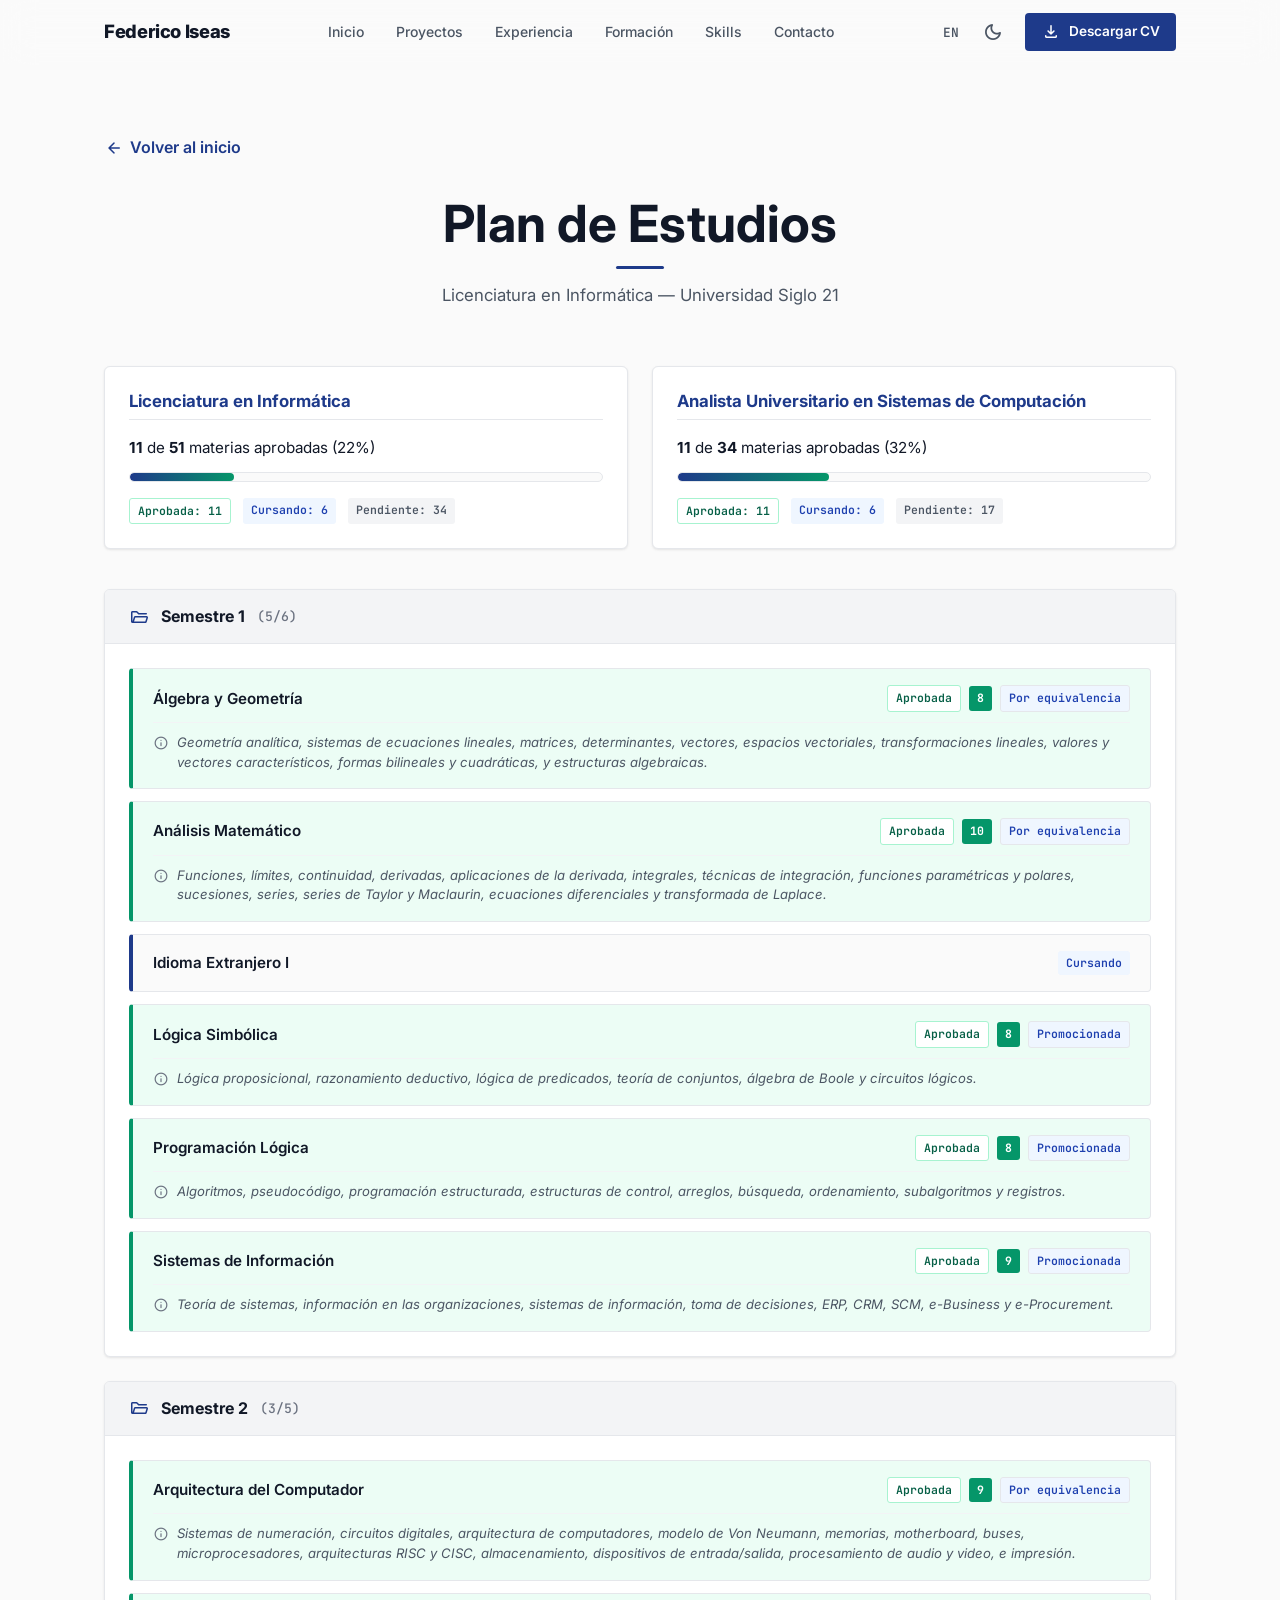
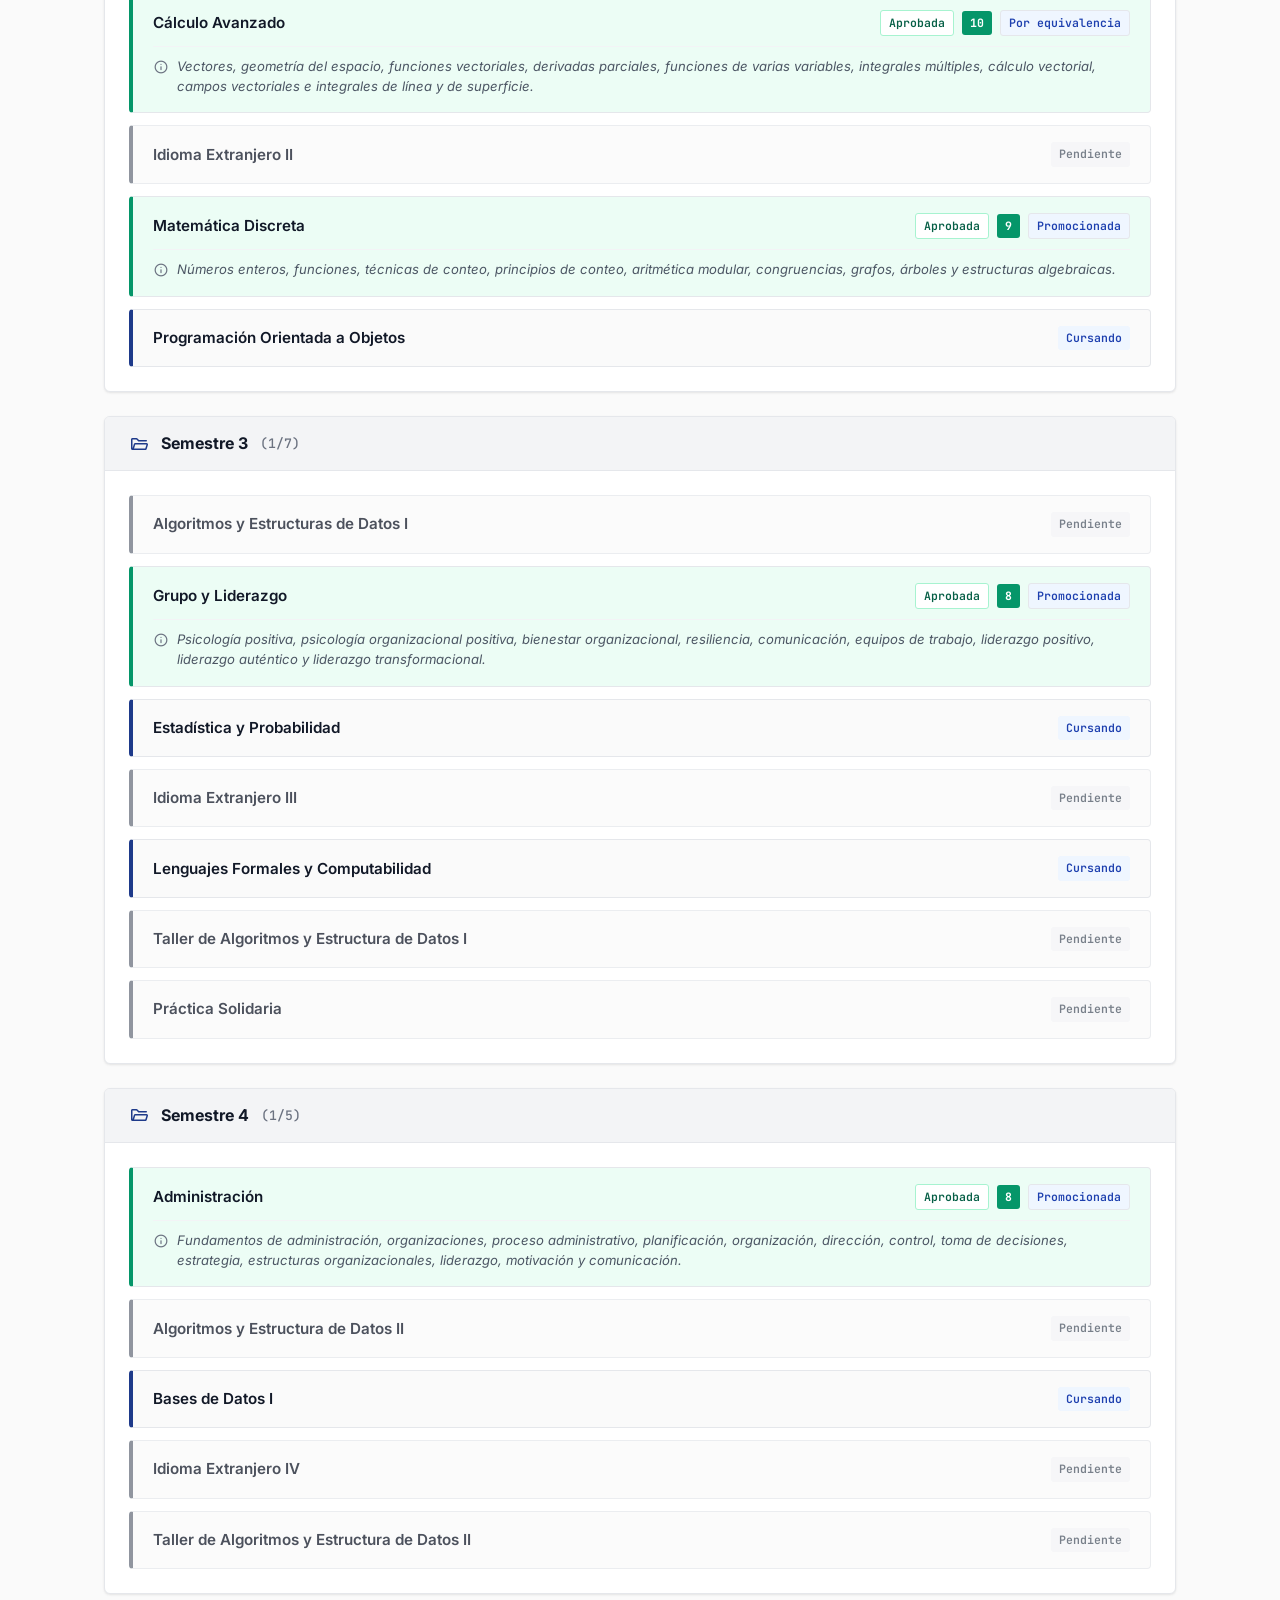
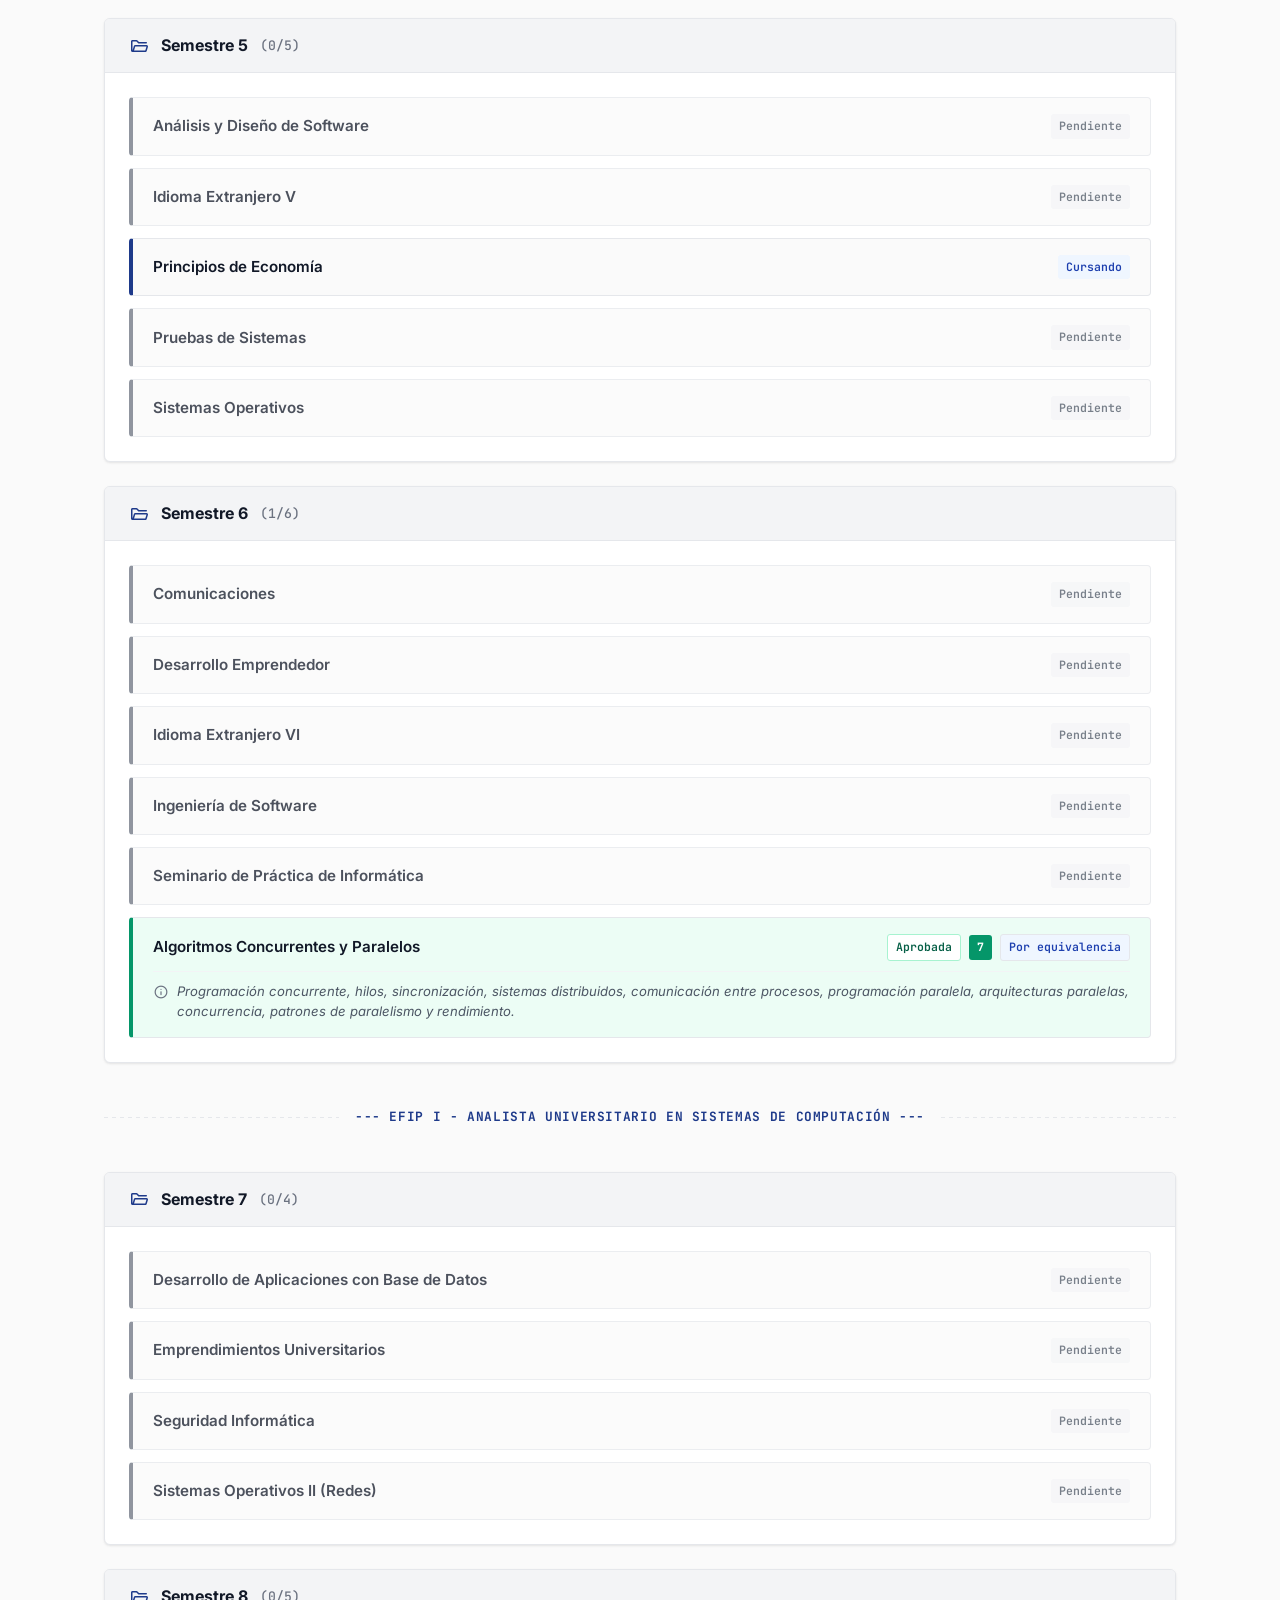
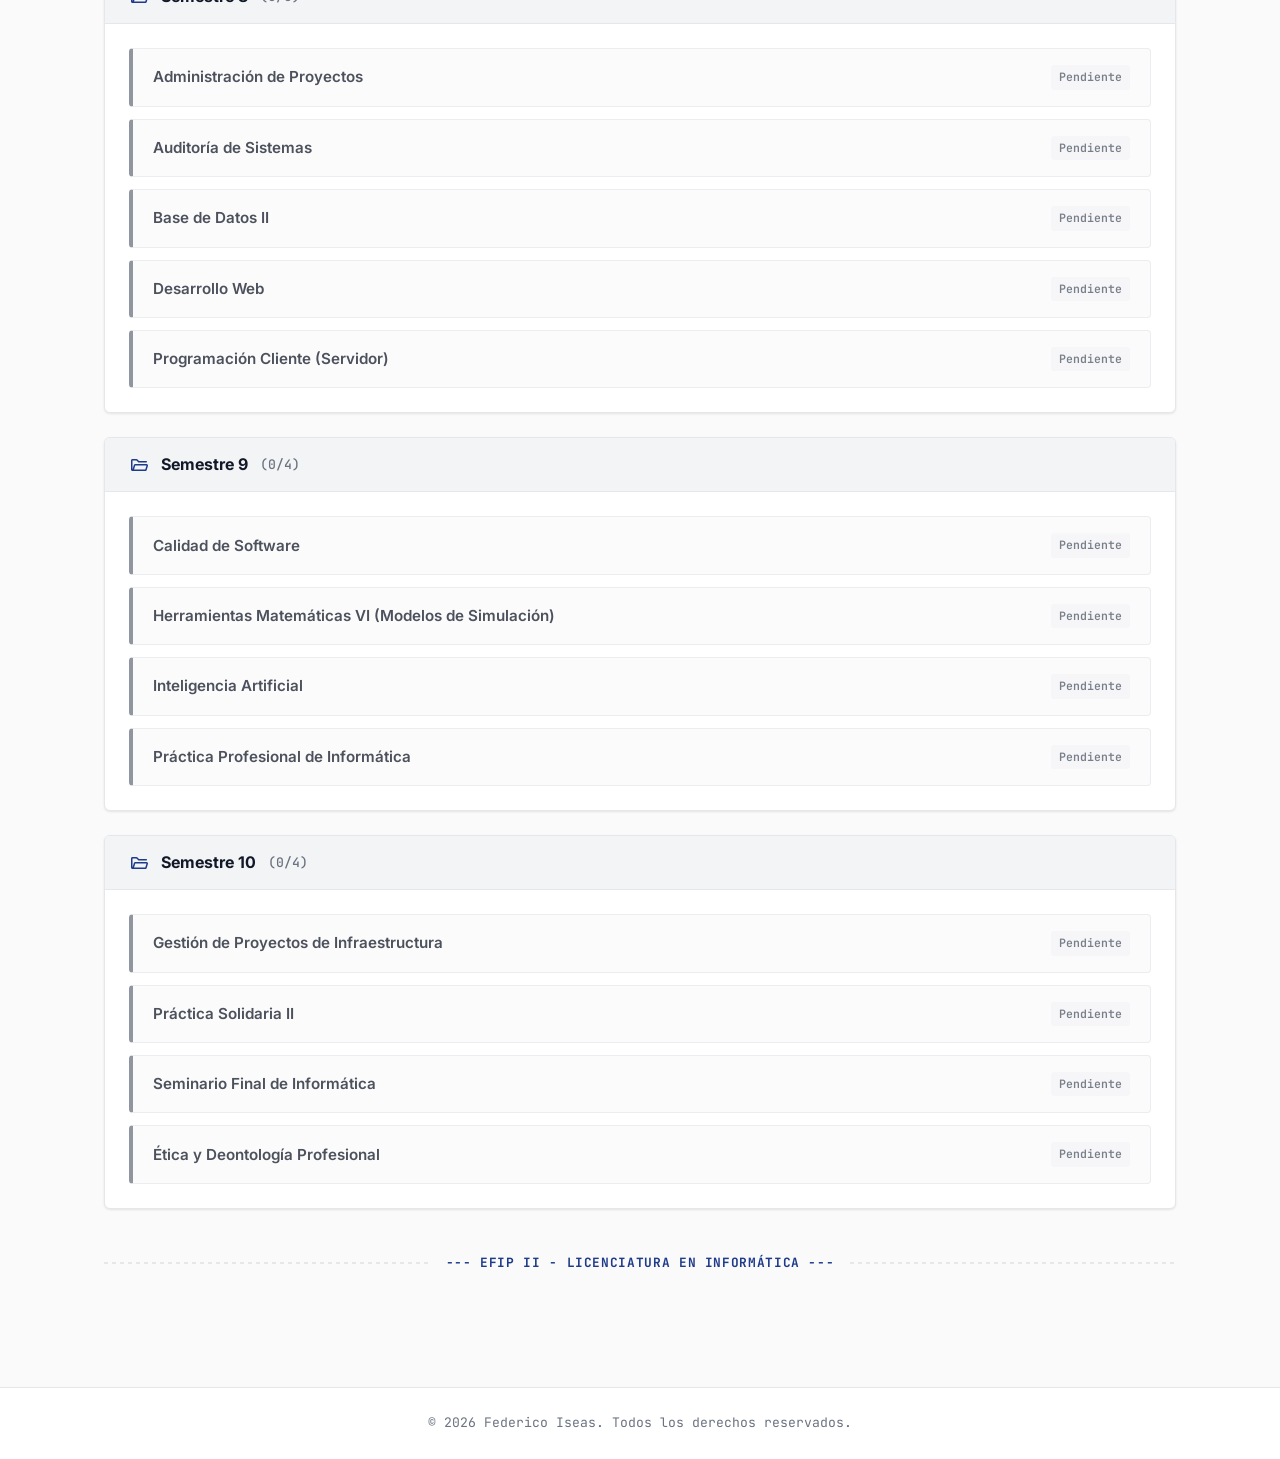
==== educacion.html @ f09c76e5 "first commit v1" ====
<!DOCTYPE html>
<html lang="es" data-theme="light">
<head>
  <meta charset="UTF-8">
  <meta name="viewport" content="width=device-width, initial-scale=1.0">
  <title>Plan de estudios — Federico Iseas</title>
  <meta name="description" content="Detalle de materias cursadas de la Licenciatura en Informática — Universidad Siglo 21.">

  <!-- Favicon -->
  <link rel="icon" type="image/webp" href="resources/img/favicon.webp">

  <!-- Styles -->
  <link rel="stylesheet" href="css/styles.css">

  <!-- Preconnect for Google Fonts -->
  <link rel="preconnect" href="https://fonts.googleapis.com">
  <link rel="preconnect" href="https://fonts.gstatic.com" crossorigin>
</head>
<body>

  <!-- ============================================================
       NAVBAR (aligned with landing page)
       ============================================================ -->
  <header class="navbar" id="navbar">
    <div class="container navbar__inner">

      <!-- Logo -->
      <a href="index.html" class="navbar__logo">Federico Iseas</a>

      <!-- Desktop Nav -->
      <nav class="navbar__nav" aria-label="Main navigation">
        <a href="index.html#inicio" class="navbar__link" data-i18n="nav.home">Inicio</a>
        <a href="index.html#proyectos" class="navbar__link" data-i18n="nav.projects">Proyectos</a>
        <a href="index.html#experiencia" class="navbar__link" data-i18n="nav.experience">Experiencia</a>
        <a href="index.html#formacion" class="navbar__link" data-i18n="nav.formation">Formación</a>
        <a href="index.html#skills" class="navbar__link" data-i18n="nav.skills">Skills</a>
        <a href="index.html#contacto" class="navbar__link" data-i18n="nav.contact">Contacto</a>
      </nav>

      <!-- Actions -->
      <div class="navbar__actions">
        <!-- Language toggle -->
        <button class="navbar__lang-btn" id="lang-toggle" aria-label="Toggle language" data-i18n="nav.lang">EN</button>

        <!-- Theme toggle -->
        <button class="navbar__icon-btn" id="theme-toggle" aria-label="Toggle dark mode">
          <span class="material-symbols-rounded" id="theme-icon">dark_mode</span>
        </button>

        <!-- CV Download -->
        <a href="resources/docs/CV_Iseas_Federico.pdf" target="_blank" rel="noopener noreferrer" class="btn btn--primary btn--small navbar__cv-btn">
          <span class="material-symbols-rounded">download</span>
          <span data-i18n="nav.cv">Descargar CV</span>
        </a>

        <!-- Hamburger (mobile) -->
        <button class="navbar__hamburger" id="hamburger" aria-label="Open menu">
          <span></span>
          <span></span>
          <span></span>
        </button>
      </div>
    </div>

    <!-- Mobile Menu -->
    <nav class="navbar__mobile-menu" id="mobile-menu" aria-label="Mobile navigation">
      <a href="index.html#inicio" class="navbar__mobile-link" data-i18n="nav.home">Inicio</a>
      <a href="index.html#proyectos" class="navbar__mobile-link" data-i18n="nav.projects">Proyectos</a>
      <a href="index.html#experiencia" class="navbar__mobile-link" data-i18n="nav.experience">Experiencia</a>
      <a href="index.html#formacion" class="navbar__mobile-link" data-i18n="nav.formation">Formación</a>
      <a href="index.html#skills" class="navbar__mobile-link" data-i18n="nav.skills">Skills</a>
      <a href="index.html#contacto" class="navbar__mobile-link" data-i18n="nav.contact">Contacto</a>

      <div class="navbar__mobile-actions">
        <button class="navbar__lang-btn" id="lang-toggle-mobile" aria-label="Toggle language" data-i18n="nav.lang">EN</button>
        <button class="navbar__icon-btn" id="theme-toggle-mobile" aria-label="Toggle dark mode">
          <span class="material-symbols-rounded">dark_mode</span>
        </button>
        <a href="resources/docs/CV_Iseas_Federico.pdf" target="_blank" rel="noopener noreferrer" class="btn btn--primary btn--small">
          <span class="material-symbols-rounded">download</span>
          <span data-i18n="nav.cv">Descargar CV</span>
        </a>
      </div>
    </nav>
  </header>

  <!-- ============================================================
       CONTENT
       ============================================================ -->
  <main class="section">
    <div class="container">
      <a href="index.html#educacion" class="edu-page__back">
        <span class="material-symbols-rounded">arrow_back</span>
        <span data-i18n="edu.back">Volver al inicio</span>
      </a>

      <div class="section__header">
        <h1 class="section__title" data-i18n="edu.title">Materias Cursadas</h1>
        <p class="section__subtitle" data-i18n="edu.subtitle">Licenciatura en Informática — Universidad Siglo 21</p>
      </div>

      <!-- Stats summary -->
      <div id="edu-stats-wrapper" class="edu-page__stats-container reveal">
        <!-- Rendered dynamically by main.js -->
      </div>

      <div id="subjects-container">
        <!-- Rendered dynamically by main.js -->
      </div>
    </div>
  </main>

  <!-- ============================================================
       FOOTER
       ============================================================ -->
  <footer class="footer">
    <div class="container">
      <p class="footer__text" id="footer-copy"></p>
    </div>
  </footer>

  <!-- Scripts -->
  <script src="js/materias.js"></script>
  <script src="js/i18n.js"></script>
  <script src="js/main.js"></script>
</body>
</html>
---- css/styles.css ----
/* ============================================================
   PORTFOLIO — Federico Iseas
   CSS Design System
   ============================================================ */

/* ---- Google Fonts ---- */
@import url('https://fonts.googleapis.com/css2?family=Inter:wght@400;500;600;700;800&family=JetBrains+Mono:wght@400;500;600&display=swap');
@import url('https://fonts.googleapis.com/css2?family=Material+Symbols+Rounded:opsz,wght,FILL,GRAD@20..48,100..700,0..1,-50..200&display=swap');

/* ============================================================
   1. CSS CUSTOM PROPERTIES (Theme Tokens)
   ============================================================ */
:root {
  /* ---- Light mode (default) ---- */
  --bg-primary: #FAFAFA;
  --bg-secondary: #FFFFFF;
  --bg-navbar: rgba(250, 250, 250, 0.82);
  --color-primary: #1E3A8A;
  --color-primary-light: #2563EB;
  --color-accent: #059669;
  --color-accent-light: #10B981;
  --text-primary: #111827;
  --text-secondary: #4B5563;
  --text-tertiary: #6B7280;
  --border-color: #E5E7EB;
  --border-color-light: #F3F4F6;
  --card-shadow: 0 1px 3px rgba(0, 0, 0, 0.06), 0 1px 2px rgba(0, 0, 0, 0.04);
  --card-shadow-hover: 0 10px 25px rgba(0, 0, 0, 0.08), 0 4px 10px rgba(0, 0, 0, 0.04);
  --navbar-shadow: 0 1px 3px rgba(0, 0, 0, 0.08);
  --tag-bg: #EFF6FF;
  --tag-text: #1E40AF;
  --tag-accent-bg: #ECFDF5;
  --tag-accent-text: #065F46;
  --badge-featured-bg: #ECFDF5;
  --badge-featured-text: #059669;
  --badge-featured-border: #A7F3D0;
  --timeline-line: #E5E7EB;
  --timeline-dot: #2563EB;
  --timeline-dot-border: #BFDBFE;
  --code-bg: #F3F4F6;
  --overlay-bg: rgba(0, 0, 0, 0.5);
  --btn-primary-bg: #1E3A8A;
  --btn-primary-hover: #1E40AF;
  --btn-secondary-bg: transparent;
  --btn-secondary-border: #D1D5DB;
  --btn-secondary-hover-bg: #F9FAFB;
  --focus-ring: rgba(37, 99, 235, 0.4);
  --scrollbar-track: #F3F4F6;
  --scrollbar-thumb: #D1D5DB;
}

[data-theme="dark"] {
  --bg-primary: #0B1120;
  --bg-secondary: #131C31;
  --bg-navbar: rgba(11, 17, 32, 0.82);
  --color-primary: #3B82F6;
  --color-primary-light: #60A5FA;
  --color-accent: #34D399;
  --color-accent-light: #6EE7B7;
  --text-primary: #F1F5F9;
  --text-secondary: #94A3B8;
  --text-tertiary: #64748B;
  --border-color: #1E293B;
  --border-color-light: #1E293B;
  --card-shadow: 0 1px 3px rgba(0, 0, 0, 0.2), 0 1px 2px rgba(0, 0, 0, 0.15);
  --card-shadow-hover: 0 10px 25px rgba(0, 0, 0, 0.3), 0 4px 10px rgba(0, 0, 0, 0.2);
  --navbar-shadow: 0 1px 3px rgba(0, 0, 0, 0.25);
  --tag-bg: rgba(59, 130, 246, 0.12);
  --tag-text: #93C5FD;
  --tag-accent-bg: rgba(52, 211, 153, 0.1);
  --tag-accent-text: #6EE7B7;
  --badge-featured-bg: rgba(52, 211, 153, 0.1);
  --badge-featured-text: #34D399;
  --badge-featured-border: rgba(52, 211, 153, 0.3);
  --timeline-line: #1E293B;
  --timeline-dot: #3B82F6;
  --timeline-dot-border: rgba(59, 130, 246, 0.3);
  --code-bg: #1E293B;
  --overlay-bg: rgba(0, 0, 0, 0.7);
  --btn-primary-bg: #2563EB;
  --btn-primary-hover: #3B82F6;
  --btn-secondary-bg: transparent;
  --btn-secondary-border: #334155;
  --btn-secondary-hover-bg: #1E293B;
  --focus-ring: rgba(59, 130, 246, 0.4);
  --scrollbar-track: #131C31;
  --scrollbar-thumb: #334155;
}

/* ============================================================
   2. RESET & BASE
   ============================================================ */
*,
*::before,
*::after {
  box-sizing: border-box;
  margin: 0;
  padding: 0;
}

html {
  scroll-behavior: smooth;
  scroll-padding-top: 96px;
  font-size: 16px;
}

body {
  font-family: 'Inter', -apple-system, BlinkMacSystemFont, 'Segoe UI', sans-serif;
  background-color: var(--bg-primary);
  color: var(--text-primary);
  line-height: 1.6;
  transition: background-color 0.3s ease, color 0.3s ease;
  overflow-x: hidden;
  -webkit-font-smoothing: antialiased;
  -moz-osx-font-smoothing: grayscale;
}

a {
  color: var(--color-primary);
  text-decoration: none;
  transition: color 0.2s ease;
}

a:hover {
  color: var(--color-primary-light);
}

img {
  max-width: 100%;
  display: block;
}

ul,
ol {
  list-style: none;
}

button {
  cursor: pointer;
  border: none;
  background: none;
  font-family: inherit;
  font-size: inherit;
  color: inherit;
}

:focus-visible {
  outline: 2px solid var(--color-primary);
  outline-offset: 2px;
}

::selection {
  background: var(--color-primary);
  color: #fff;
}

/* Scrollbar */
::-webkit-scrollbar {
  width: 8px;
}

::-webkit-scrollbar-track {
  background: var(--scrollbar-track);
}

::-webkit-scrollbar-thumb {
  background: var(--scrollbar-thumb);
  border-radius: 4px;
}

/* ============================================================
   3. TYPOGRAPHY
   ============================================================ */
h1,
h2,
h3,
h4,
h5,
h6 {
  font-weight: 700;
  line-height: 1.2;
  color: var(--text-primary);
}

h1 {
  font-size: clamp(2rem, 5vw, 3.2rem);
}

h2 {
  font-size: clamp(1.5rem, 3.5vw, 2.2rem);
}

h3 {
  font-size: clamp(1.1rem, 2.5vw, 1.4rem);
}

p {
  color: var(--text-secondary);
  line-height: 1.7;
}

.mono {
  font-family: 'JetBrains Mono', 'Fira Code', monospace;
}

/* ============================================================
   4. UTILITY CLASSES
   ============================================================ */
.container {
  width: 100%;
  max-width: 1120px;
  margin: 0 auto;
  padding: 0 24px;
}

.section {
  padding: 60px 0;
}

.section__header {
  text-align: center;
  margin-bottom: 56px;
}

.section__title {
  margin-bottom: 12px;
  position: relative;
  display: inline-block;
}

.section__title::after {
  content: '';
  display: block;
  width: 48px;
  height: 3px;
  background: var(--color-primary);
  margin: 12px auto 0;
  border-radius: 2px;
}

.section__subtitle {
  color: var(--text-secondary);
  font-size: 1.05rem;
  max-width: 600px;
  margin: 0 auto;
}

/* ============================================================
   5. BUTTONS
   ============================================================ */
.btn {
  display: inline-flex;
  align-items: center;
  gap: 8px;
  padding: 12px 24px;
  font-weight: 600;
  font-size: 0.95rem;
  border-radius: 4px;
  transition: all 0.2s ease;
  white-space: nowrap;
}

.btn--primary {
  background: var(--btn-primary-bg);
  color: #fff;
}

.btn--primary:hover {
  background: var(--btn-primary-hover);
  color: #fff;
  transform: translateY(-1px);
  box-shadow: 0 4px 12px rgba(37, 99, 235, 0.25);
}

.btn--secondary {
  background: var(--btn-secondary-bg);
  color: var(--text-primary);
  border: 1.5px solid var(--btn-secondary-border);
}

.btn--secondary:hover {
  background: var(--btn-secondary-hover-bg);
  border-color: var(--color-primary);
  color: var(--color-primary);
  transform: translateY(-1px);
}

.btn--small {
  padding: 8px 16px;
  font-size: 0.85rem;
}

.btn .material-symbols-rounded {
  font-size: 20px;
}

/* ============================================================
   6. NAVBAR
   ============================================================ */
.navbar {
  position: sticky;
  top: 0;
  z-index: 1000;
  background: var(--bg-navbar);
  backdrop-filter: blur(16px);
  -webkit-backdrop-filter: blur(16px);
  border-bottom: 1px solid transparent;
  transition: border-color 0.3s ease, box-shadow 0.3s ease;
}

.navbar--scrolled {
  border-bottom-color: var(--border-color);
  box-shadow: var(--navbar-shadow);
}

.navbar__inner {
  display: flex;
  align-items: center;
  justify-content: space-between;
  height: 64px;
}

.navbar__logo {
  font-weight: 800;
  font-size: 1.15rem;
  color: var(--text-primary);
  letter-spacing: -0.02em;
}

.navbar__logo:hover {
  color: var(--color-primary);
}

.navbar__nav {
  display: flex;
  align-items: center;
  gap: 4px;
}

.navbar__link {
  padding: 8px 14px;
  font-size: 0.875rem;
  font-weight: 500;
  color: var(--text-secondary);
  border-radius: 4px;
  transition: color 0.2s ease, background 0.2s ease;
  position: relative;
}

.navbar__link:hover,
.navbar__link--active {
  color: var(--color-primary);
  background: var(--tag-bg);
}

.navbar__actions {
  display: flex;
  align-items: center;
  gap: 4px;
}

.navbar__icon-btn {
  display: flex;
  align-items: center;
  justify-content: center;
  width: 40px;
  height: 40px;
  border-radius: 4px;
  color: var(--text-secondary);
  transition: color 0.2s ease, background 0.2s ease;
}

.navbar__icon-btn:hover {
  color: var(--color-primary);
  background: var(--tag-bg);
}

.navbar__icon-btn .material-symbols-rounded {
  font-size: 22px;
}

.navbar__lang-btn {
  font-family: 'JetBrains Mono', monospace;
  font-size: 0.8rem;
  font-weight: 600;
  padding: 6px 10px;
  border-radius: 4px;
  color: var(--text-secondary);
  transition: color 0.2s ease, background 0.2s ease;
}

.navbar__lang-btn:hover {
  color: var(--color-primary);
  background: var(--tag-bg);
}

.navbar__cv-btn {
  margin-left: 8px;
}

/* Hamburger */
.navbar__hamburger {
  display: none;
  flex-direction: column;
  justify-content: center;
  gap: 5px;
  width: 40px;
  height: 40px;
  padding: 8px;
  border-radius: 4px;
  transition: background 0.2s ease;
}

.navbar__hamburger:hover {
  background: var(--tag-bg);
}

.navbar__hamburger span {
  display: block;
  width: 100%;
  height: 2px;
  background: var(--text-primary);
  border-radius: 1px;
  transition: transform 0.3s ease, opacity 0.3s ease;
}

.navbar__hamburger--active span:nth-child(1) {
  transform: rotate(45deg) translate(5px, 5px);
}

.navbar__hamburger--active span:nth-child(2) {
  opacity: 0;
}

.navbar__hamburger--active span:nth-child(3) {
  transform: rotate(-45deg) translate(5px, -5px);
}

/* Mobile menu */
.navbar__mobile-menu {
  display: none;
  position: fixed;
  top: 64px;
  left: 0;
  right: 0;
  bottom: 0;
  background: var(--bg-primary);
  z-index: 999;
  padding: 24px;
  flex-direction: column;
  gap: 4px;
  overflow-y: auto;
  opacity: 0;
  transform: translateY(-10px);
  transition: opacity 0.3s ease, transform 0.3s ease;
}

.navbar__mobile-menu--open {
  display: flex;
  opacity: 1;
  transform: translateY(0);
}

.navbar__mobile-link {
  display: block;
  padding: 14px 16px;
  font-size: 1rem;
  font-weight: 500;
  color: var(--text-secondary);
  border-radius: 4px;
  transition: color 0.2s ease, background 0.2s ease;
}

.navbar__mobile-link:hover {
  color: var(--color-primary);
  background: var(--tag-bg);
}

.navbar__mobile-actions {
  display: flex;
  gap: 12px;
  margin-top: 16px;
  padding-top: 16px;
  border-top: 1px solid var(--border-color);
}

/* ============================================================
   7. HERO
   ============================================================ */
.hero {
  min-height: calc(100vh - 64px);
  display: flex;
  align-items: center;
  padding: 60px 0;
}

.hero__inner {
  display: grid;
  grid-template-columns: 1fr;
  gap: 40px;
  align-items: center;
}

.hero__content {
  order: 2;
  text-align: center;
}

.hero__photo-wrapper {
  order: 1;
  display: flex;
  justify-content: center;
}

.hero__photo {
  width: 220px;
  height: 220px;
  object-fit: cover;
  border-radius: 50%;
  border: 4px solid var(--border-color);
  box-shadow: var(--card-shadow-hover);
}

.hero__name {
  font-size: clamp(2.2rem, 6vw, 3.5rem);
  font-weight: 800;
  letter-spacing: -0.03em;
  margin-bottom: 8px;
  background: linear-gradient(135deg, var(--text-primary) 0%, var(--color-primary) 100%);
  -webkit-background-clip: text;
  -webkit-text-fill-color: transparent;
  background-clip: text;
}

.hero__subtitle {
  font-family: 'JetBrains Mono', monospace;
  font-size: clamp(0.85rem, 2vw, 1.05rem);
  font-weight: 500;
  color: var(--color-primary);
  margin-bottom: 20px;
  letter-spacing: -0.01em;
}

.hero__description {
  font-size: 1.05rem;
  color: var(--text-secondary);
  max-width: 540px;
  margin: 0 auto 24px;
  line-height: 1.75;
}

/* Progress Bars */
.hero__progress-container {
  margin: 0 auto 28px;
  max-width: 540px;
  display: grid;
  grid-template-columns: 1fr 1fr;
  gap: 24px;
}

@media (max-width: 640px) {
  .hero__progress-container {
    grid-template-columns: 1fr;
    gap: 12px;
  }
}

.hero__progress-item {
  display: flex;
  flex-direction: column;
  gap: 6px;
  text-align: left;
  cursor: pointer;
  text-decoration: none !important;
  color: inherit;
  transition: opacity 0.2s ease;
}

.hero__progress-item:hover {
  opacity: 0.85;
}

.hero__progress-item:hover .hero__progress-title span:not(.material-symbols-rounded) {
  text-decoration: underline;
}

.hero__progress-label {
  display: flex;
  justify-content: space-between;
  align-items: center;
  font-size: 0.8rem;
  font-weight: 500;
  color: var(--text-secondary);
}

.hero__progress-title {
  display: flex;
  align-items: center;
  gap: 6px;
}

.hero__progress-title .material-symbols-rounded {
  font-size: 16px;
  color: var(--color-primary);
}

.hero__progress-val {
  font-family: 'JetBrains Mono', monospace;
  font-size: 0.8rem;
  font-weight: 700;
  color: var(--color-primary);
}

.hero__progress-bar-bg {
  width: 100%;
  height: 4px;
  background: var(--border-color);
  border-radius: 2px;
  overflow: hidden;
  position: relative;
}

.hero__progress-bar-fill {
  height: 100%;
  background: linear-gradient(90deg, var(--color-primary) 0%, var(--color-primary-light) 100%);
  border-radius: 2px;
  width: 0%;
  transition: width 1.5s cubic-bezier(0.1, 0.8, 0.25, 1);
}

/* Modifiers for intermediate title */
.hero__progress-item--inter .hero__progress-title .material-symbols-rounded {
  color: var(--color-accent);
}

.hero__progress-item--inter .hero__progress-val {
  color: var(--color-accent);
}

.hero__progress-item--inter .hero__progress-bar-fill {
  background: linear-gradient(90deg, var(--color-accent) 0%, var(--color-accent-light) 100%);
}

.hero__buttons {
  display: flex;
  gap: 16px;
  justify-content: center;
  flex-wrap: wrap;
  margin-bottom: 28px;
}

.hero__socials {
  display: flex;
  gap: 12px;
  justify-content: center;
}

.hero__social-link {
  display: flex;
  align-items: center;
  justify-content: center;
  width: 44px;
  height: 44px;
  border-radius: 4px;
  color: var(--text-secondary);
  border: 1.5px solid var(--border-color);
  transition: all 0.2s ease;
}

.hero__social-link:hover {
  color: var(--color-primary);
  border-color: var(--color-primary);
  background: var(--tag-bg);
}

.hero__social-link svg {
  width: 22px;
  height: 22px;
  fill: currentColor;
}

/* ============================================================
   8. PROJECTS
   ============================================================ */
.projects__grid {
  display: grid;
  grid-template-columns: 1fr;
  gap: 24px;
}

.project-card {
  background: var(--bg-secondary);
  border: 1px solid var(--border-color);
  border-radius: 6px;
  box-shadow: var(--card-shadow);
  transition: transform 0.25s ease, box-shadow 0.25s ease, border-color 0.25s ease;
  position: relative;
  overflow: hidden;
  display: flex;
  flex-direction: column;
}

.project-card:hover {
  transform: translateY(-3px);
  box-shadow: var(--card-shadow-hover);
  border-color: var(--color-primary);
}

.project-card__image-wrapper {
  width: 100%;
  height: 180px;
  overflow: hidden;
  border-bottom: 1px solid var(--border-color);
}

.project-card__image {
  width: 100%;
  height: 100%;
  object-fit: cover;
  object-position: top;
  transition: transform 0.3s ease;
}

.project-card:hover .project-card__image {
  transform: scale(1.03);
}

.project-card__content-wrapper {
  padding: 28px;
  display: flex;
  flex-direction: column;
  flex: 1;
}

/* Featured project (SignumID) */
.project-card--featured {
  border-color: var(--badge-featured-border);
  grid-column: 1 / -1;
}

.project-card--featured:hover {
  border-color: var(--color-accent);
}

.project-card__badge {
  display: inline-flex;
  align-items: center;
  gap: 6px;
  padding: 4px 12px;
  font-family: 'JetBrains Mono', monospace;
  font-size: 0.75rem;
  font-weight: 600;
  color: var(--badge-featured-text);
  background: var(--badge-featured-bg);
  border: 1px solid var(--badge-featured-border);
  border-radius: 4px;
  margin-bottom: 16px;
}

.project-card__badge .material-symbols-rounded {
  font-size: 16px;
}

.project-card__title {
  font-size: 1.3rem;
  font-weight: 700;
  margin-bottom: 12px;
}

.project-card__title-link {
  color: inherit;
  text-decoration: none;
  transition: color 0.2s ease;
}

.project-card__title-link:hover {
  color: var(--color-primary-light);
}

.project-card__description {
  color: var(--text-secondary);
  font-size: 0.95rem;
  line-height: 1.7;
  margin-bottom: 20px;
}

.project-card__stack {
  display: flex;
  flex-wrap: wrap;
  gap: 8px;
  margin-bottom: 20px;
}

.project-card__tag {
  font-family: 'JetBrains Mono', monospace;
  font-size: 0.75rem;
  font-weight: 500;
  padding: 4px 10px;
  background: var(--tag-bg);
  color: var(--tag-text);
  border-radius: 3px;
  letter-spacing: -0.01em;
}

.project-card__links {
  display: flex;
  gap: 12px;
  flex-wrap: wrap;
}

.project-card__link {
  display: inline-flex;
  align-items: center;
  gap: 6px;
  font-size: 0.875rem;
  font-weight: 600;
  color: var(--color-primary);
  transition: color 0.2s ease;
}

.project-card__link:hover {
  color: var(--color-primary-light);
}

.project-card__link .material-symbols-rounded {
  font-size: 18px;
}

/* Accordion for featured project details */
.project-card__toggle-details {
  display: inline-flex;
  align-items: center;
  gap: 6px;
  margin-bottom: 20px;
  font-size: 0.875rem;
  font-weight: 600;
  color: var(--color-accent);
  cursor: pointer;
  transition: color 0.2s ease;
}

.project-card__toggle-details:hover {
  color: var(--color-accent-light);
}

.project-card__toggle-details .material-symbols-rounded {
  font-size: 20px;
  transition: transform 0.3s ease;
}

.project-card__toggle-details--open .material-symbols-rounded {
  transform: rotate(180deg);
}

.project-card__details {
  max-height: 0;
  overflow: hidden;
  transition: max-height 0.4s ease, opacity 0.3s ease;
  opacity: 0;
}

.project-card__details--open {
  max-height: 800px;
  opacity: 1;
  margin-bottom: 20px;
}

.project-card__highlights {
  list-style: none;
  padding: 16px 0;
  border-top: 1px solid var(--border-color);
  display: flex;
  flex-direction: column;
  gap: 12px;
}

.project-card__highlight {
  display: flex;
  gap: 10px;
  font-size: 0.9rem;
  color: var(--text-secondary);
  line-height: 1.6;
}

.project-card__highlight::before {
  content: '▸';
  color: var(--color-accent);
  font-weight: 700;
  flex-shrink: 0;
  margin-top: 1px;
}

/* ============================================================
   9. EXPERIENCE (Timeline)
   ============================================================ */
.timeline {
  position: relative;
  padding-left: 32px;
}

.timeline::before {
  content: '';
  position: absolute;
  left: 7px;
  top: 8px;
  bottom: 8px;
  width: 2px;
  background: var(--timeline-line);
}

.timeline__item {
  position: relative;
  padding-bottom: 40px;
}

.timeline__item:last-child {
  padding-bottom: 0;
}

.timeline__dot {
  position: absolute;
  left: -32px;
  top: 6px;
  width: 16px;
  height: 16px;
  border-radius: 50%;
  background: var(--timeline-dot);
  border: 3px solid var(--timeline-dot-border);
  z-index: 1;
}

.timeline__item--current .timeline__dot {
  box-shadow: 0 0 0 4px var(--timeline-dot-border);
  animation: pulse-dot 2s ease-in-out infinite;
}

@keyframes pulse-dot {

  0%,
  100% {
    box-shadow: 0 0 0 4px var(--timeline-dot-border);
  }

  50% {
    box-shadow: 0 0 0 8px transparent;
  }
}

.timeline__header {
  margin-bottom: 12px;
}

.timeline__title {
  font-size: 1.15rem;
  font-weight: 700;
  margin-bottom: 4px;
}

.timeline__company {
  font-size: 0.95rem;
  color: var(--color-primary);
  font-weight: 600;
  margin-bottom: 4px;
}

.timeline__meta {
  display: flex;
  gap: 16px;
  flex-wrap: wrap;
  font-size: 0.85rem;
  color: var(--text-tertiary);
  font-family: 'JetBrains Mono', monospace;
}

.timeline__meta-item {
  display: inline-flex;
  align-items: center;
  gap: 4px;
}

.timeline__meta-item .material-symbols-rounded {
  font-size: 16px;
}

.timeline__bullets {
  list-style: none;
  display: flex;
  flex-direction: column;
  gap: 8px;
  margin-top: 12px;
}

.timeline__bullet {
  display: flex;
  gap: 10px;
  font-size: 0.9rem;
  color: var(--text-secondary);
  line-height: 1.6;
}

.timeline__bullet::before {
  content: '›';
  color: var(--color-primary);
  font-weight: 700;
  font-size: 1.1rem;
  flex-shrink: 0;
  line-height: 1.4;
}

.timeline__highlight {
  display: inline-flex;
  align-items: center;
  gap: 6px;
  margin-top: 10px;
  padding: 6px 12px;
  font-size: 0.8rem;
  font-weight: 600;
  font-family: 'JetBrains Mono', monospace;
  color: var(--color-accent);
  background: var(--tag-accent-bg);
  border-radius: 3px;
}

.timeline__highlight .material-symbols-rounded {
  font-size: 16px;
}

/* ============================================================
   10. SKILLS
   ============================================================ */
.skills__grid {
  display: grid;
  grid-template-columns: 1fr;
  gap: 32px;
}

.skills__category {
  background: var(--bg-secondary);
  border: 1px solid var(--border-color);
  border-radius: 6px;
  padding: 28px;
  box-shadow: var(--card-shadow);
}

.skills__category-title {
  font-size: 1rem;
  font-weight: 700;
  margin-bottom: 20px;
  display: flex;
  align-items: center;
  gap: 10px;
}

.skills__category-title .material-symbols-rounded {
  font-size: 22px;
  color: var(--color-primary);
}

.skills__tags {
  display: flex;
  flex-wrap: wrap;
  gap: 10px;
}

.skills__tag {
  font-family: 'JetBrains Mono', monospace;
  font-size: 0.82rem;
  font-weight: 500;
  padding: 8px 16px;
  background: var(--tag-bg);
  color: var(--tag-text);
  border-radius: 4px;
  border: 1px solid transparent;
  transition: border-color 0.2s ease, transform 0.2s ease;
}

.skills__tag:hover {
  border-color: var(--color-primary);
  transform: translateY(-1px);
}

/* ============================================================
   11. FORMATION (Education + Courses + Languages)
   ============================================================ */
.formation__grid {
  display: flex;
  flex-direction: column;
  gap: 48px;
  max-width: 800px;
  margin: 0 auto;
}

.formation__block-title {
  font-size: 1.1rem;
  font-weight: 700;
  display: flex;
  align-items: center;
  gap: 10px;
  margin-bottom: 20px;
  padding-bottom: 12px;
  border-bottom: 2px solid var(--border-color);
}

.formation__block-title .material-symbols-rounded {
  font-size: 24px;
  color: var(--color-primary);
}

/* ---- Education card (inside formation) ---- */
.education__card {
  background: var(--bg-secondary);
  border: 1px solid var(--border-color);
  border-radius: 6px;
  padding: 24px;
  box-shadow: var(--card-shadow);
  display: flex;
  align-items: center;
  justify-content: space-between;
  gap: 20px;
  flex-wrap: wrap;
}

.education__degree {
  font-size: 1.1rem;
  font-weight: 700;
  margin-bottom: 4px;
}

.education__school {
  color: var(--color-primary);
  font-weight: 600;
  margin-bottom: 4px;
  font-size: 0.95rem;
}

.education__status {
  font-family: 'JetBrains Mono', monospace;
  font-size: 0.78rem;
  font-weight: 600;
  color: var(--color-accent);
}

.education__progress-text {
  font-family: 'JetBrains Mono', monospace;
  font-size: 0.78rem;
  font-weight: 600;
  color: var(--text-tertiary);
  margin-top: 2px;
}

/* ---- Courses list (inside formation) ---- */
.courses__list {
  display: flex;
  flex-direction: column;
  gap: 12px;
}

.course-card {
  background: var(--bg-secondary);
  border: 1px solid var(--border-color);
  border-radius: 6px;
  padding: 20px 24px;
  box-shadow: var(--card-shadow);
  display: flex;
  gap: 16px;
  align-items: center;
  transition: transform 0.2s ease, box-shadow 0.2s ease;
}

.course-card:hover {
  transform: translateY(-2px);
  box-shadow: var(--card-shadow-hover);
}

.course-card__content {
  flex: 1;
}

.course-card__title {
  font-size: 0.95rem;
  font-weight: 700;
  margin-bottom: 2px;
}

.course-card__meta {
  display: flex;
  gap: 12px;
  align-items: center;
  flex-wrap: wrap;
}

.course-card__provider {
  font-size: 0.85rem;
  color: var(--text-secondary);
}

.course-card__year {
  font-family: 'JetBrains Mono', monospace;
  font-size: 0.75rem;
  color: var(--text-tertiary);
}

.course-card__cert-link {
  display: inline-flex;
  align-items: center;
  gap: 4px;
  font-size: 0.82rem;
  font-weight: 600;
  color: var(--color-primary);
  flex-shrink: 0;
}

.course-card__cert-link .material-symbols-rounded {
  font-size: 16px;
}

/* ---- Languages list (inside formation) ---- */
.languages__list {
  display: flex;
  gap: 16px;
  flex-wrap: wrap;
}

.lang-card {
  background: var(--bg-secondary);
  border: 1px solid var(--border-color);
  border-radius: 6px;
  padding: 16px 20px;
  box-shadow: var(--card-shadow);
  display: flex;
  align-items: center;
  gap: 12px;
  flex: 1;
  min-width: 200px;
}

.lang-card__flag {
  font-size: 1.8rem;
  line-height: 1;
}

.lang-card__info {
  flex: 1;
}

.lang-card__name {
  font-weight: 700;
  font-size: 0.95rem;
  margin-bottom: 2px;
}

.lang-card__level {
  font-size: 0.82rem;
  color: var(--text-secondary);
}

.lang-card__level-tag {
  font-family: 'JetBrains Mono', monospace;
  font-size: 0.75rem;
  font-weight: 600;
  padding: 2px 8px;
  background: var(--tag-bg);
  color: var(--tag-text);
  border-radius: 3px;
}

/* ============================================================
   14. CONTACT / FOOTER
   ============================================================ */
.contact {
  background: var(--bg-secondary);
  border-top: 1px solid var(--border-color);
}

.contact__inner {
  display: grid;
  grid-template-columns: 1fr;
  gap: 40px;
  max-width: 800px;
  margin: 0 auto;
}

.contact__info {
  text-align: center;
}

.contact__heading {
  font-size: 1.5rem;
  font-weight: 700;
  margin-bottom: 12px;
}

.contact__text {
  color: var(--text-secondary);
  margin-bottom: 24px;
  font-size: 1rem;
}

.contact__cta {
  margin-bottom: 32px;
}

.contact__email-btn {
  display: inline-flex;
  align-items: center;
  gap: 10px;
  padding: 16px 32px;
  font-size: 1.1rem;
  border-radius: 6px;
}

.contact__links {
  display: flex;
  gap: 16px;
  justify-content: center;
  flex-wrap: wrap;
}

.contact__link {
  display: inline-flex;
  align-items: center;
  gap: 8px;
  padding: 10px 20px;
  font-size: 0.9rem;
  font-weight: 600;
  color: var(--text-secondary);
  border: 1.5px solid var(--border-color);
  border-radius: 4px;
  transition: all 0.2s ease;
}

.contact__link:hover {
  color: var(--color-primary);
  border-color: var(--color-primary);
  background: var(--tag-bg);
}

.contact__link svg {
  width: 20px;
  height: 20px;
  fill: currentColor;
}

.contact__link .material-symbols-rounded {
  font-size: 20px;
}

.contact__link--cv {
  border-color: var(--color-primary-light);
  color: var(--color-primary-light);
}

.contact__link--cv:hover {
  background: var(--btn-primary-hover);
  color: #fff;
  border-color: var(--btn-primary-hover);
}

.form__input,
.form__textarea {
  padding: 12px 16px;
  font-family: 'Inter', sans-serif;
  font-size: 0.95rem;
  color: var(--text-primary);
  background: var(--bg-primary);
  border: 1.5px solid var(--border-color);
  border-radius: 4px;
  transition: border-color 0.2s ease;
  outline: none;
}

.form__input:focus,
.form__textarea:focus {
  border-color: var(--color-primary);
  box-shadow: 0 0 0 3px var(--focus-ring);
}

.form__textarea {
  resize: vertical;
  min-height: 120px;
}

.form__submit {
  align-self: flex-start;
}

/* Footer */
.footer {
  padding: 24px 0;
  text-align: center;
  border-top: 1px solid var(--border-color);
  background: var(--bg-secondary);
}

.footer__text {
  font-size: 0.82rem;
  color: var(--text-tertiary);
  font-family: 'JetBrains Mono', monospace;
}

/* ============================================================
   15. EDUCATION PAGE (educacion.html)
   ============================================================ */
/* ============================================================
   15. EDUCATION PAGE (educacion.html)
   ============================================================ */
.edu-page__back {
  display: inline-flex;
  align-items: center;
  gap: 6px;
  margin-bottom: 32px;
  font-weight: 600;
  color: var(--color-primary);
}

.edu-page__back .material-symbols-rounded {
  font-size: 20px;
}

/* Stats Progress Widget */
.edu-page__stats-container {
  padding: 0;
  background: transparent;
  border: none;
  box-shadow: none;
  margin-bottom: 40px;
}

.edu-stats__wrapper-grid {
  display: grid;
  grid-template-columns: 1fr;
  gap: 24px;
}

@media (min-width: 768px) {
  .edu-stats__wrapper-grid {
    grid-template-columns: 1fr 1fr;
  }
}

.edu-stats__block {
  background: var(--bg-secondary);
  border: 1px solid var(--border-color);
  border-radius: 6px;
  padding: 24px;
  box-shadow: var(--card-shadow);
}

.edu-stats__block-title {
  font-size: 1.05rem;
  font-weight: 700;
  color: var(--color-primary);
  margin-bottom: 16px;
  padding-bottom: 8px;
  border-bottom: 1.5px solid var(--border-color);
}

.edu-stats__header {
  display: flex;
  justify-content: space-between;
  align-items: center;
  margin-bottom: 12px;
}

.edu-stats__text {
  font-size: 0.95rem;
  color: var(--text-primary);
}

.edu-stats__progress-bar {
  width: 100%;
  height: 10px;
  background: var(--bg-primary);
  border-radius: 5px;
  overflow: hidden;
  margin-bottom: 16px;
  border: 1.5px solid var(--border-color);
}

.edu-stats__progress-fill {
  height: 100%;
  background: linear-gradient(90deg, var(--color-primary) 0%, var(--color-accent) 100%);
  border-radius: 5px;
  transition: width 0.5s ease-out;
}

.edu-stats__badges {
  display: flex;
  gap: 12px;
  flex-wrap: wrap;
}

/* Semester Blocks (Always Open) */
.edu-semester-block {
  background: var(--bg-secondary);
  border: 1px solid var(--border-color);
  border-radius: 6px;
  margin-bottom: 24px;
  overflow: hidden;
  box-shadow: var(--card-shadow);
}

.edu-semester-header {
  padding: 16px 24px;
  background-color: var(--border-color-light);
  border-bottom: 1px solid var(--border-color);
}

.edu-semester-title-group {
  display: flex;
  align-items: center;
  gap: 12px;
  color: var(--text-primary);
}

.edu-semester-icon {
  color: var(--color-primary);
  font-size: 20px;
}

.edu-semester-title {
  font-size: 1rem;
  font-weight: 700;
  margin: 0;
}

.edu-semester-counter {
  font-family: 'JetBrains Mono', monospace;
  font-size: 0.82rem;
  color: var(--text-tertiary);
  font-weight: 500;
}

.edu-semester-body {
  padding: 24px;
}

/* Milestone separator (EFIP) */
.edu-page__milestone {
  display: flex;
  align-items: center;
  justify-content: center;
  gap: 16px;
  margin: 32px 0;
  padding: 12px 0;
}

.edu-page__milestone-line {
  flex: 1;
  height: 1.5px;
  background: repeating-linear-gradient(90deg, var(--border-color), var(--border-color) 4px, transparent 4px, transparent 8px);
}

.edu-page__milestone-text {
  font-family: 'JetBrains Mono', monospace;
  font-size: 0.8rem;
  font-weight: 700;
  color: var(--color-primary);
  letter-spacing: 0.05em;
  text-transform: uppercase;
  text-align: center;
}

/* Subjects list within semester block */
.edu-page__subjects {
  display: flex;
  flex-direction: column;
  gap: 12px;
}

/* Individual Subject Card Layout */
.edu-subject-card {
  background: var(--bg-primary);
  border: 1px solid var(--border-color);
  border-radius: 4px;
  padding: 16px 20px;
  transition: transform 0.2s ease, border-color 0.2s ease;
}

.edu-subject-card:hover {
  transform: translateX(2px);
  border-color: var(--border-color);
}

.edu-subject-card__main {
  display: flex;
  justify-content: space-between;
  align-items: center;
  flex-wrap: wrap;
  gap: 12px;
}

.edu-subject-card__title-group {
  display: flex;
  align-items: center;
  justify-content: space-between;
  width: 100%;
  flex-wrap: wrap;
  gap: 12px;
}

.edu-subject-card__title {
  font-size: 0.95rem;
  font-weight: 600;
  color: var(--text-primary);
}

.edu-subject-card__badges {
  display: flex;
  gap: 8px;
  align-items: center;
  flex-wrap: wrap;
}

/* Badge styles */
.edu-badge {
  font-family: 'JetBrains Mono', monospace;
  font-size: 0.72rem;
  font-weight: 600;
  padding: 3px 8px;
  border-radius: 3px;
  white-space: nowrap;
}

/* APPROVED status style */
.edu-subject-card--approved {
  border-left: 4px solid var(--color-accent);
  background-color: var(--tag-accent-bg);
}

.edu-badge--approved,
.edu-badge--approved-pill {
  background: var(--bg-secondary);
  border: 1.5px solid var(--badge-featured-border);
  color: var(--tag-accent-text);
}

.edu-badge--grade {
  background: var(--color-accent);
  color: #fff;
  font-weight: 700;
}

.edu-badge--type {
  background: var(--tag-bg);
  color: var(--tag-text);
  border: 1px solid var(--border-color);
}

/* IN PROGRESS status style */
.edu-subject-card--in_progress {
  border-left: 4px solid var(--color-primary);
}

.edu-badge--in_progress,
.edu-badge--progress-pill {
  background: var(--tag-bg);
  color: var(--tag-text);
}

/* PENDING status style */
.edu-subject-card--pending {
  border-left: 4px solid var(--text-tertiary);
  opacity: 0.75;
}

.edu-badge--pending,
.edu-badge--pending-pill {
  background: var(--code-bg);
  color: var(--text-secondary);
}

/* Summary styles */
.edu-subject-card__summary {
  display: flex;
  gap: 8px;
  align-items: flex-start;
  margin-top: 10px;
  padding-top: 10px;
  border-top: 1px solid var(--border-color-light);
}

.edu-subject-card__summary .material-symbols-rounded {
  font-size: 16px;
  color: var(--text-tertiary);
  margin-top: 2px;
  flex-shrink: 0;
}

.edu-subject-card__summary-text {
  font-size: 0.82rem;
  color: var(--text-secondary);
  line-height: 1.5;
}

/* ============================================================
   16. SCROLL REVEAL ANIMATIONS
   ============================================================ */
.reveal {
  opacity: 0;
  transform: translateY(24px);
  transition: opacity 0.6s ease, transform 0.6s ease;
}

.reveal--visible {
  opacity: 1;
  transform: translateY(0);
}

.reveal--delay-1 {
  transition-delay: 0.1s;
}

.reveal--delay-2 {
  transition-delay: 0.2s;
}

.reveal--delay-3 {
  transition-delay: 0.3s;
}

.reveal--delay-4 {
  transition-delay: 0.4s;
}

/* ============================================================
   17. RESPONSIVE
   ============================================================ */

/* Tablet (≥640px) */
@media (min-width: 640px) {
  .projects__grid {
    grid-template-columns: repeat(2, 1fr);
  }

  .project-card--featured {
    grid-column: 1 / -1;
  }

  .skills__grid {
    grid-template-columns: repeat(2, 1fr);
  }

  .contact__inner {
    grid-template-columns: 1fr;
    text-align: center;
  }

  .edu-page__subjects {
    grid-template-columns: repeat(2, 1fr);
  }
}

/* Desktop (≥1024px) */
@media (min-width: 1024px) {
  .hero__inner {
    grid-template-columns: 1fr auto;
    gap: 64px;
    text-align: left;
  }

  .hero__content {
    order: 1;
    text-align: left;
  }

  .hero__photo-wrapper {
    order: 2;
  }

  .hero__photo {
    width: 280px;
    height: 280px;
  }

  .hero__description {
    margin-left: 0;
  }

  .hero__progress-container {
    margin-left: 0;
  }

  .hero__buttons {
    justify-content: flex-start;
  }

  .hero__socials {
    justify-content: flex-start;
  }

  .project-card--featured .project-card__image-wrapper {
    height: 240px;
  }

  .section {
    padding: 70px 0;
  }
}

/* Mobile (<768px) — Nav adaptation */
@media (max-width: 767px) {

  .navbar__nav,
  .navbar__cv-btn {
    display: none;
  }

  .navbar__hamburger {
    display: flex;
  }
}

/* Large desktop (≥768px) — hide mobile menu toggle */
@media (min-width: 768px) {
  .navbar__mobile-menu {
    display: none !important;
  }
}
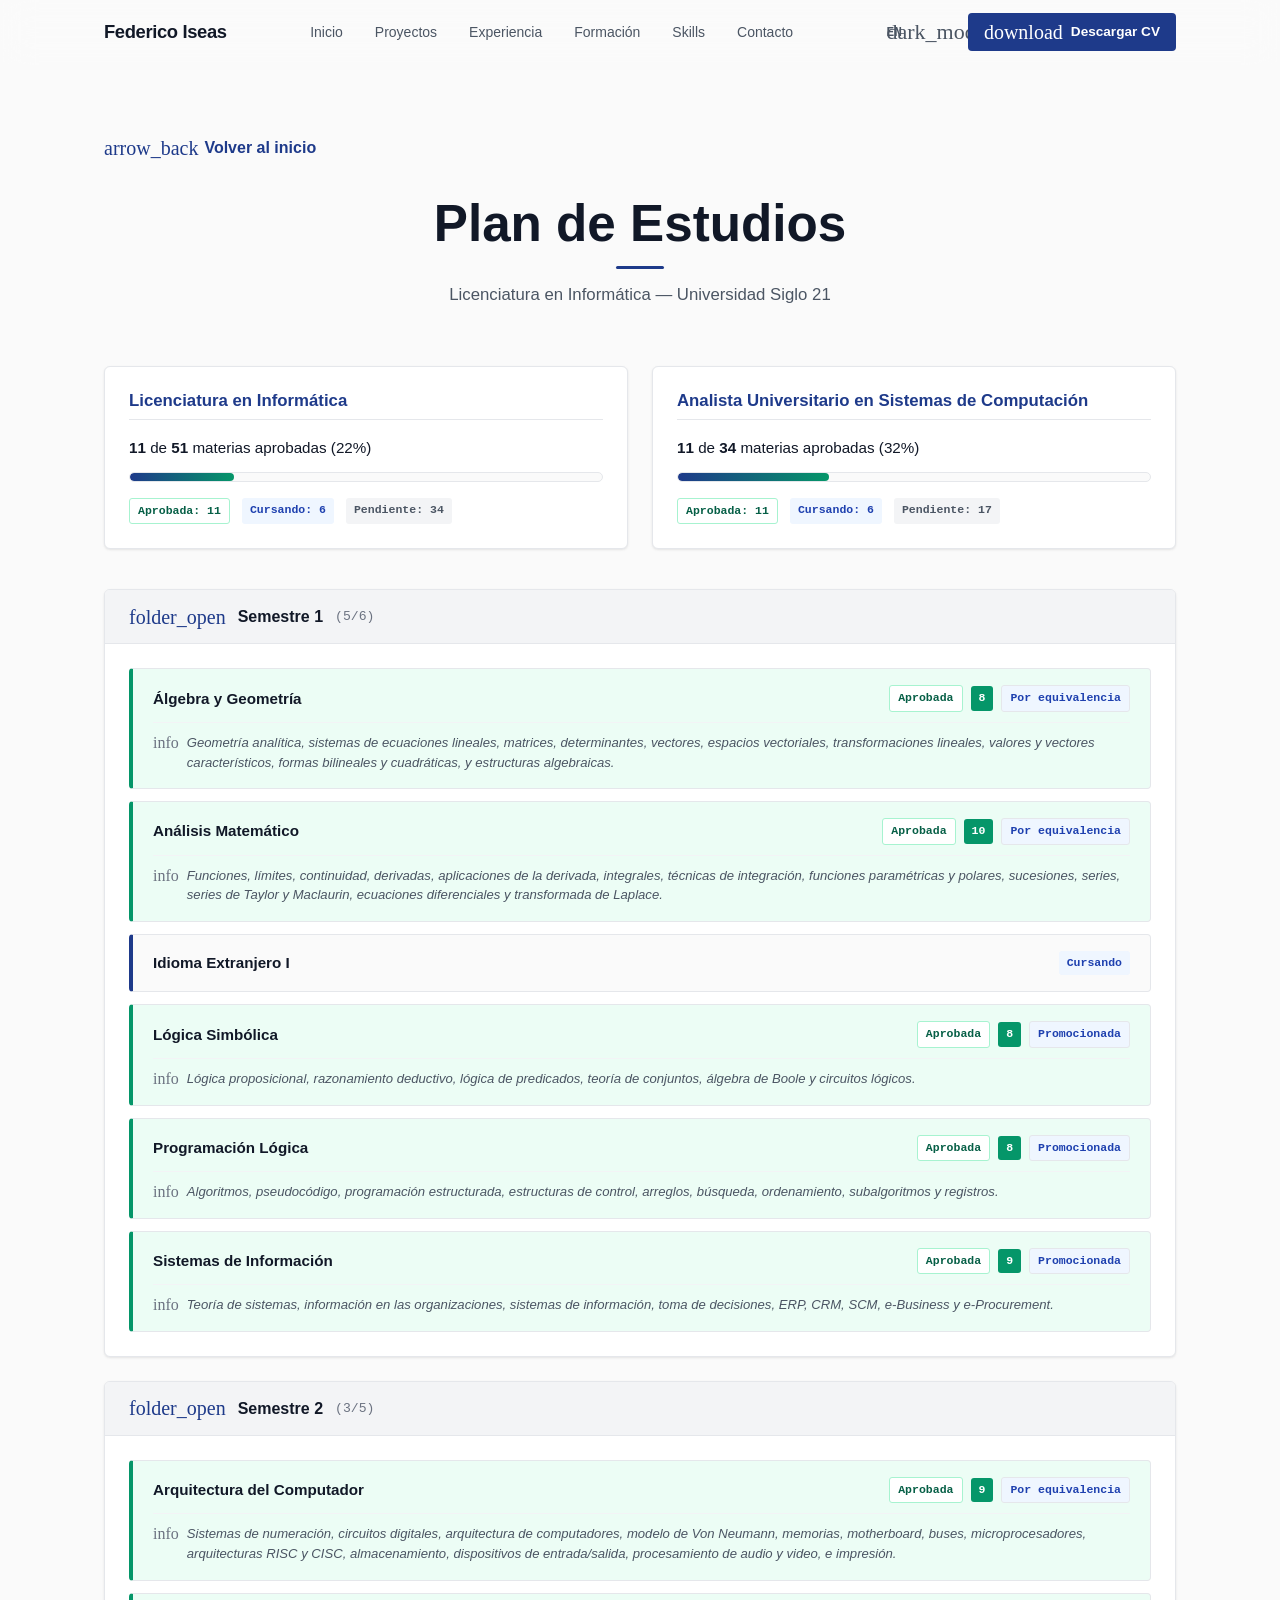
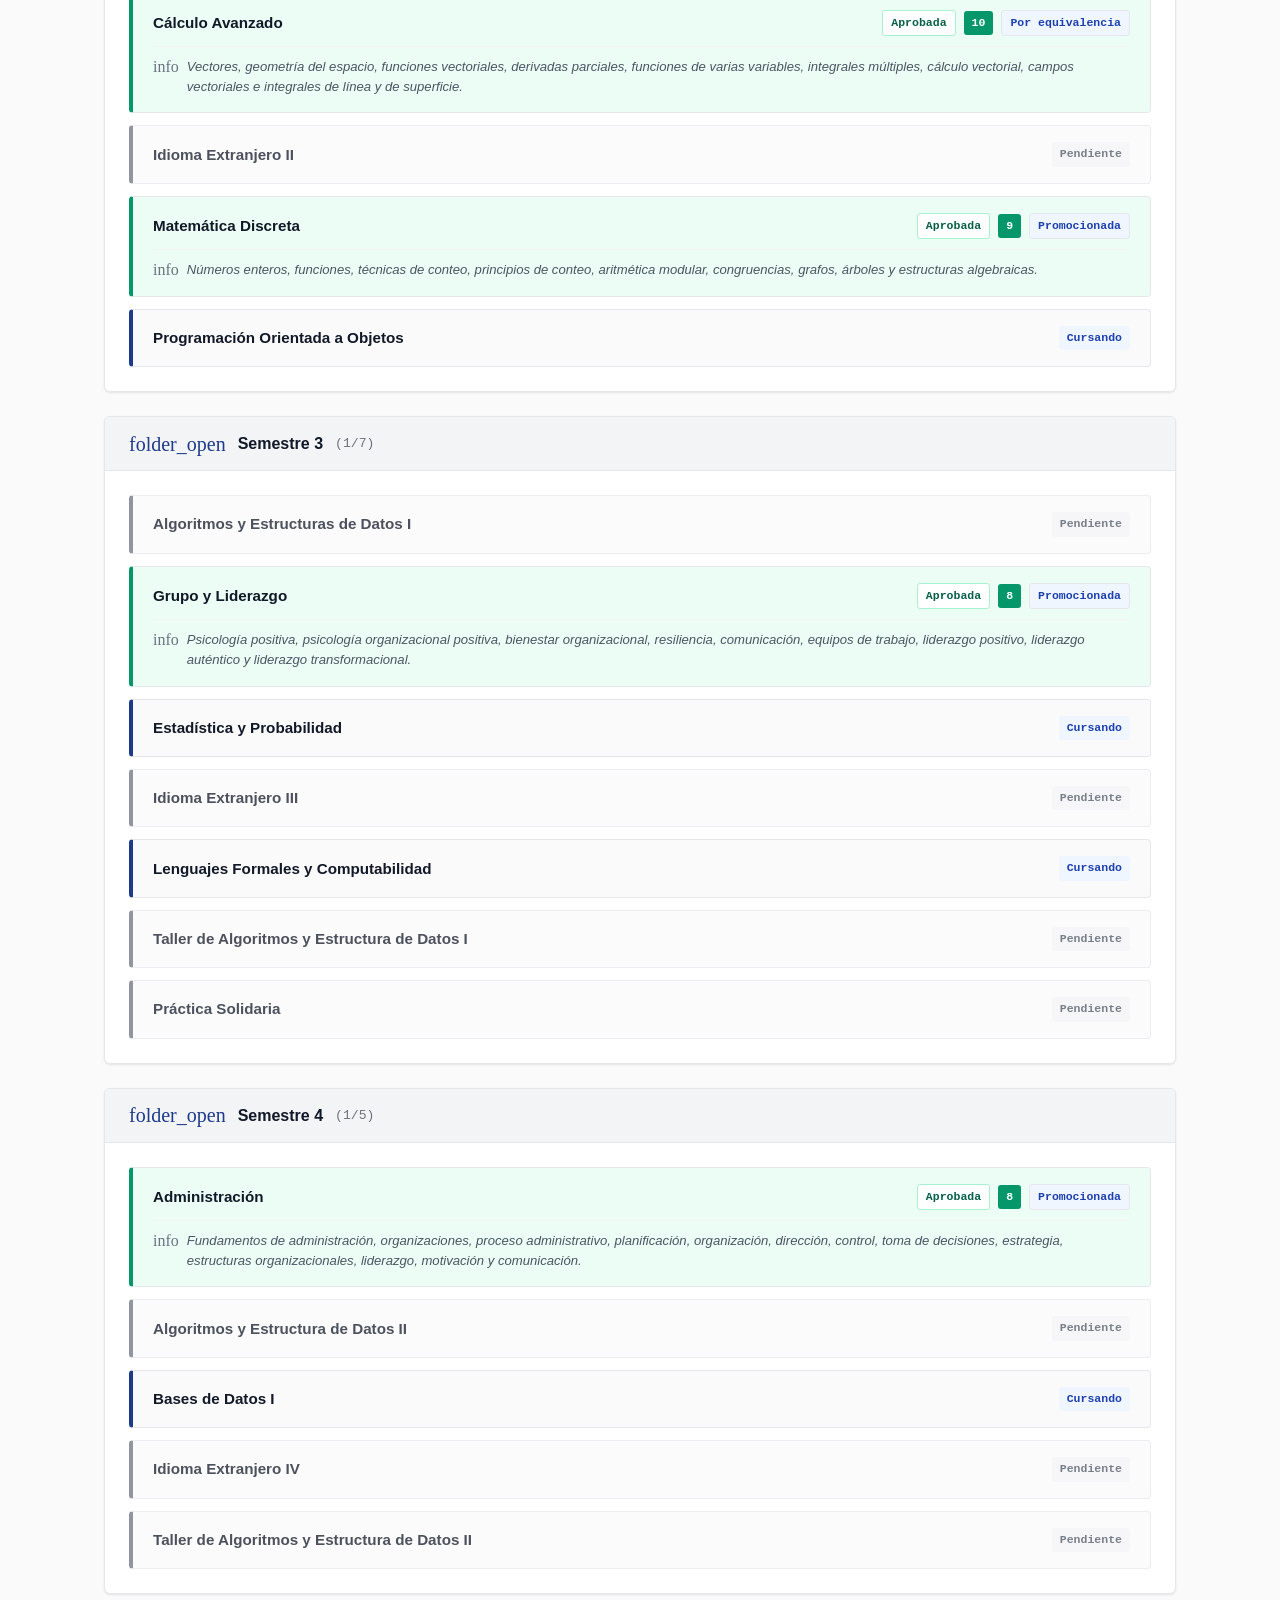
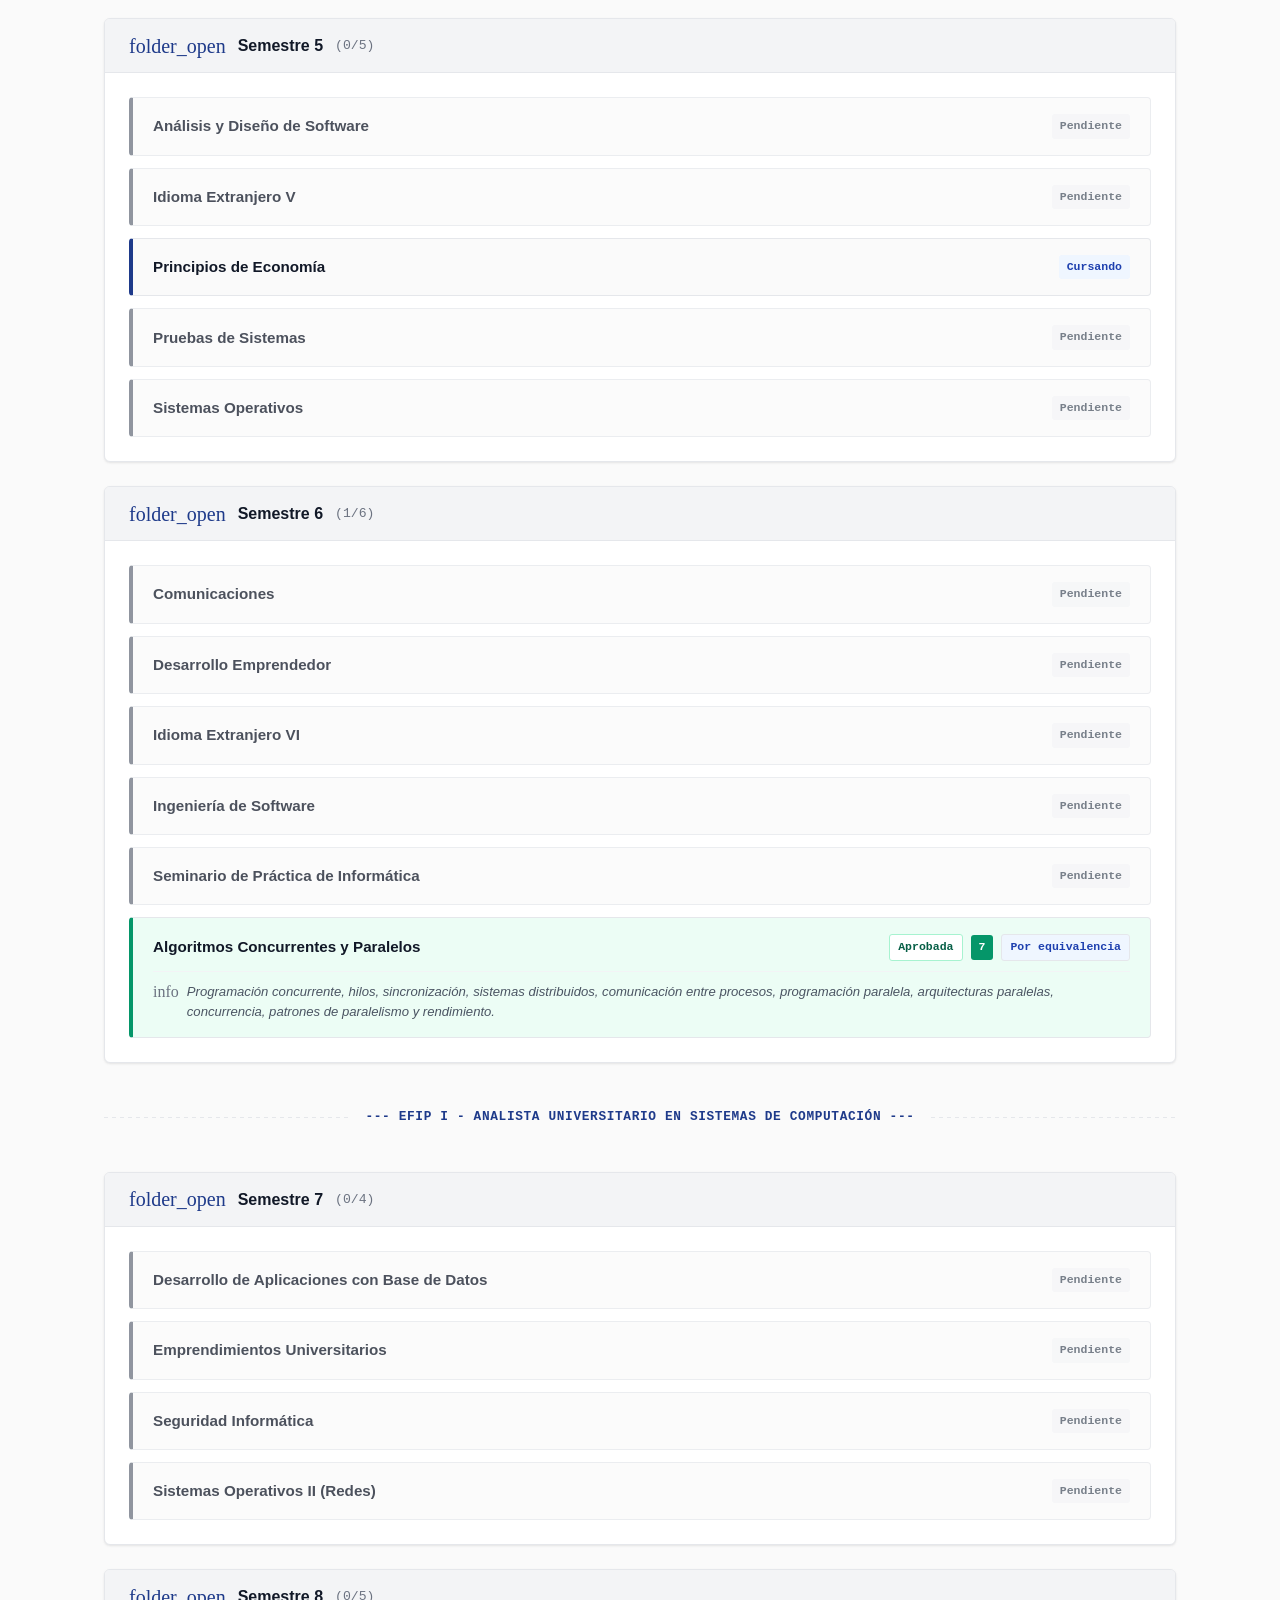
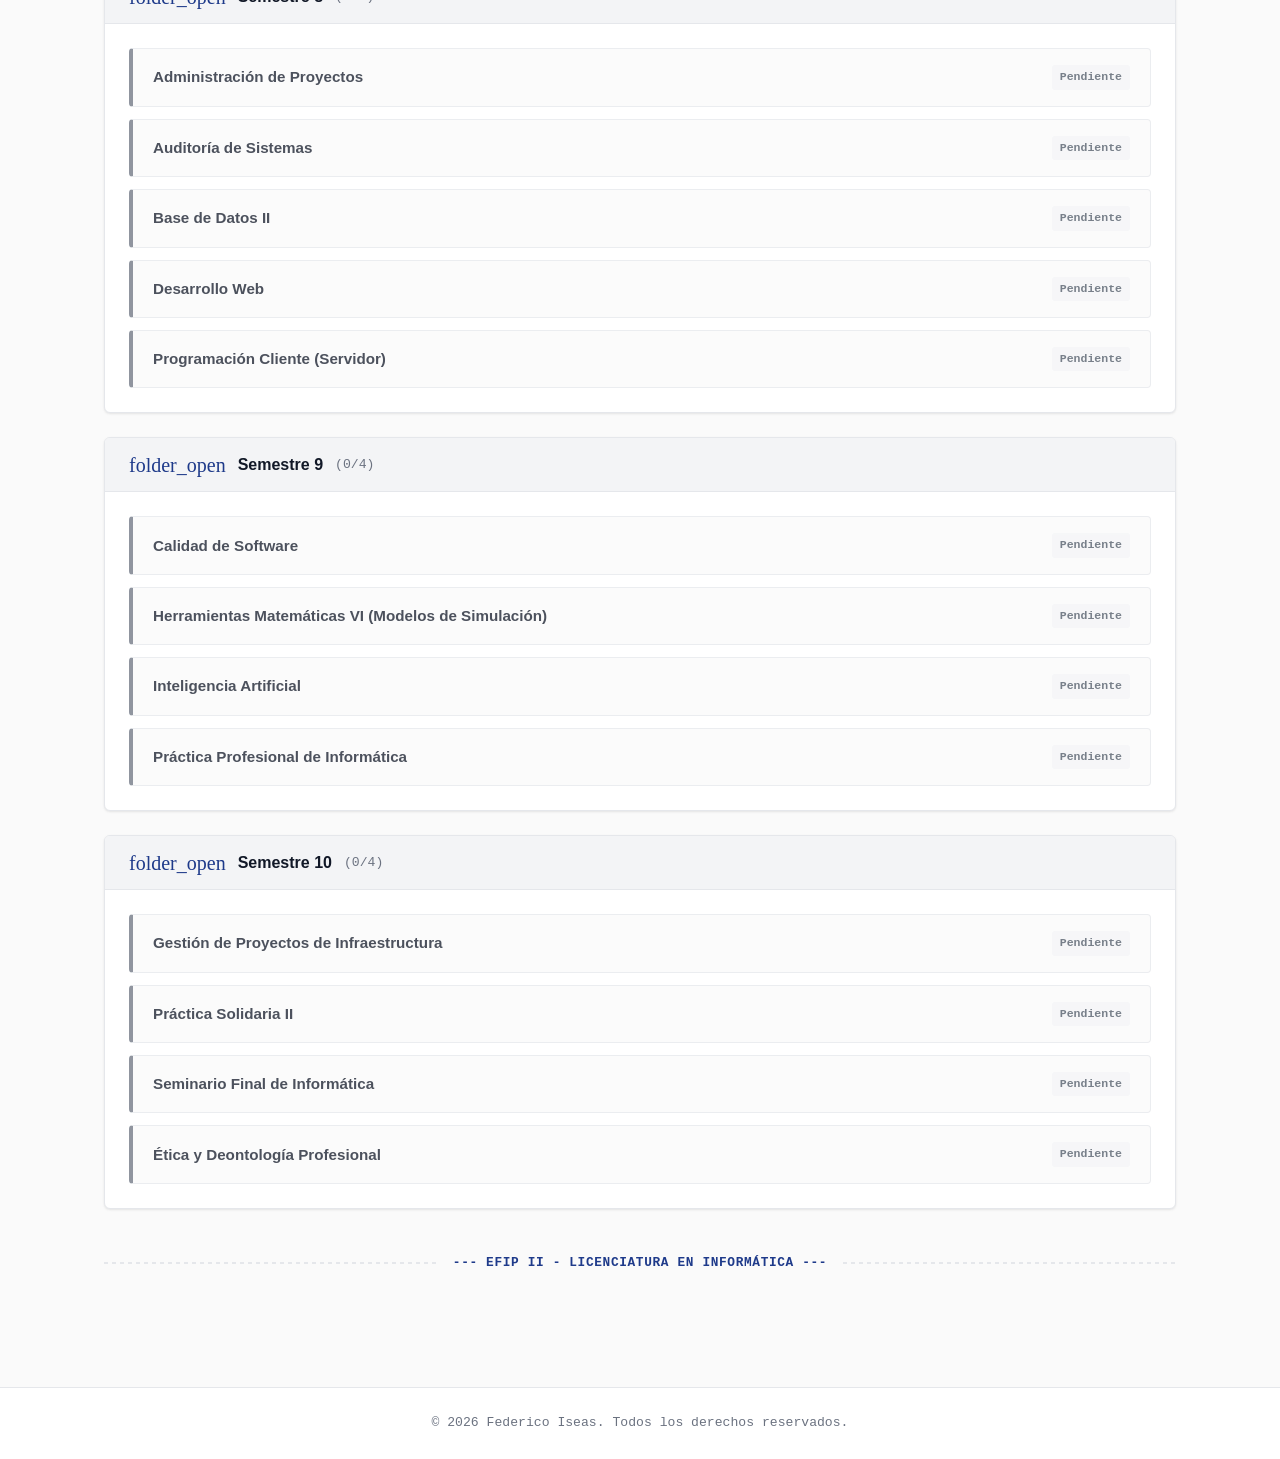
==== commit 1ae45d39: "fix security headers" ====
--- a/educacion.html
+++ b/educacion.html
@@ -2,6 +2,8 @@
 <html lang="es" data-theme="light">
 <head>
   <meta charset="UTF-8">
+  <meta http-equiv="Content-Security-Policy" content="default-src 'self'; style-src 'self' 'unsafe-inline' https://fonts.googleapis.com; font-src 'self' https://fonts.gstatic.com https://fonts.googleapis.com; img-src 'self' data:; connect-src 'self'; script-src 'self';">
+  <meta name="referrer" content="strict-origin-when-cross-origin">
   <meta name="viewport" content="width=device-width, initial-scale=1.0">
   <title>Plan de estudios — Federico Iseas</title>
   <meta name="description" content="Detalle de materias cursadas de la Licenciatura en Informática — Universidad Siglo 21.">
